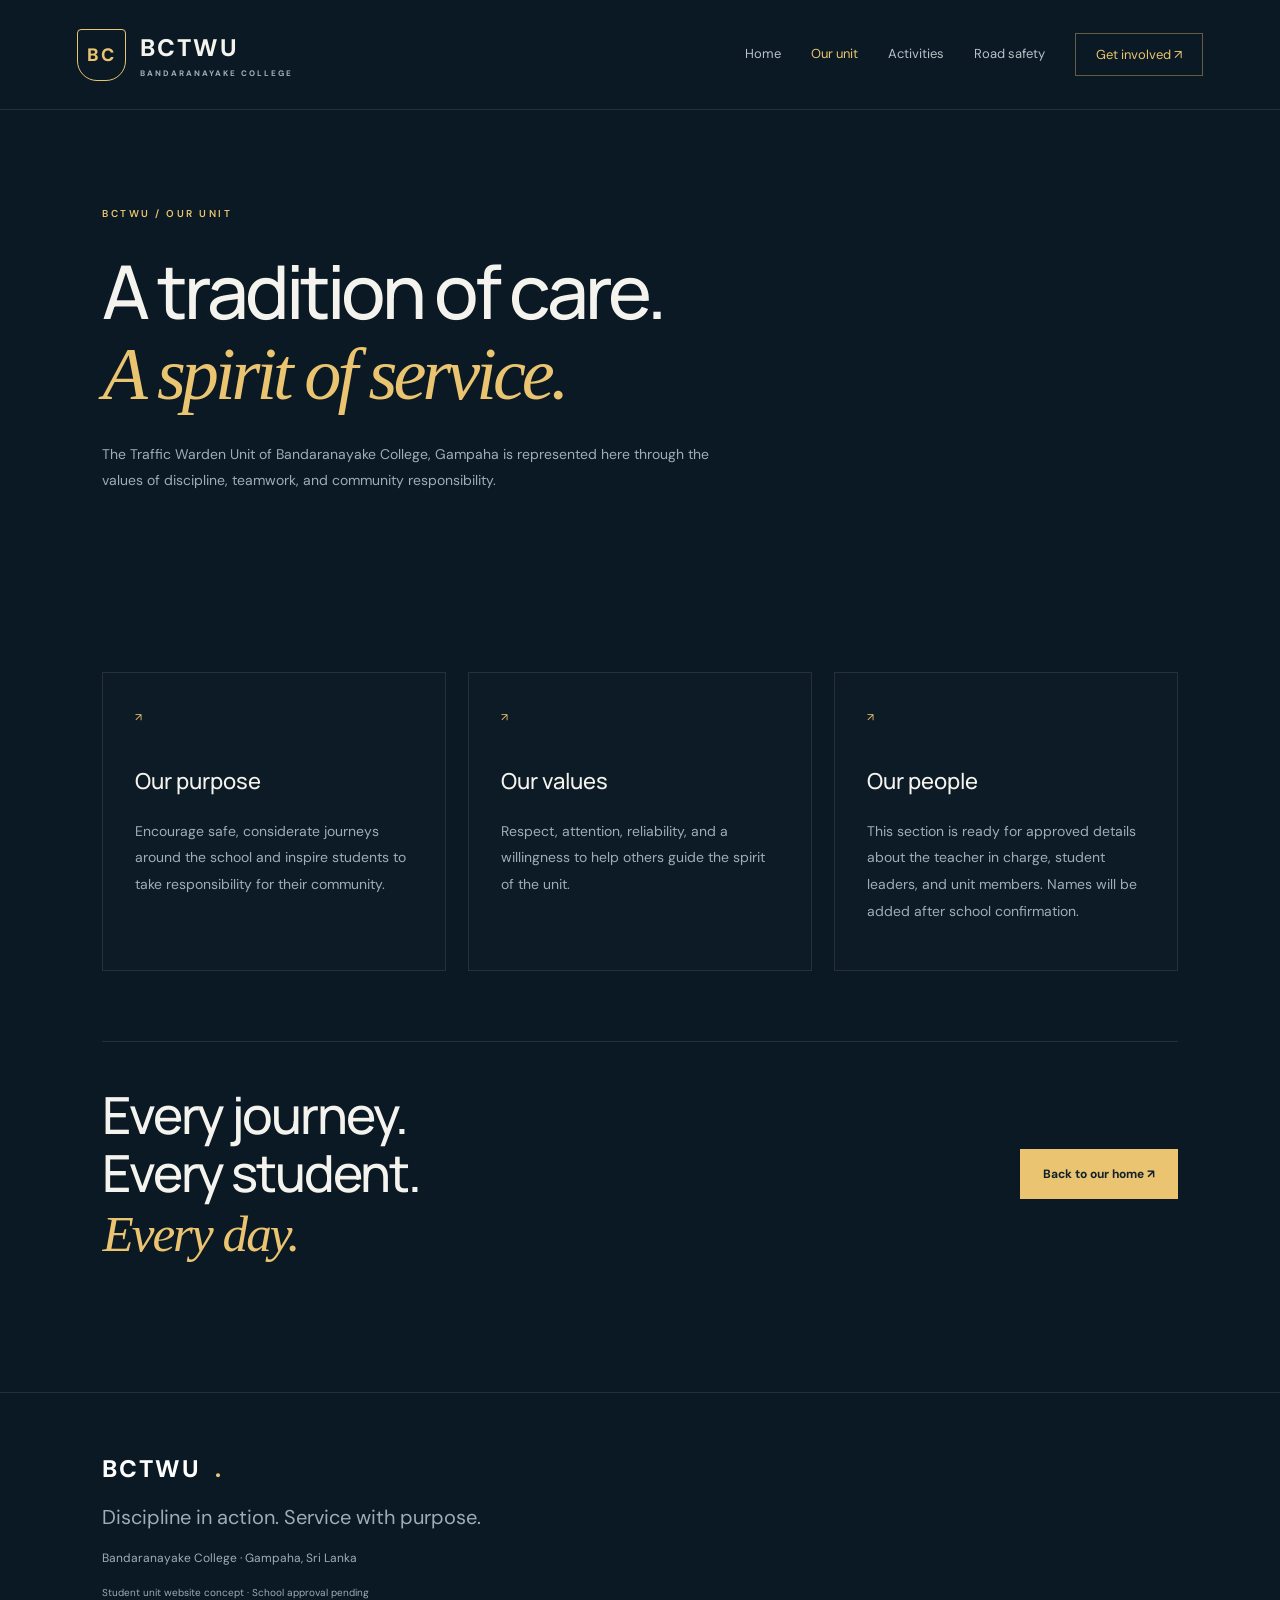
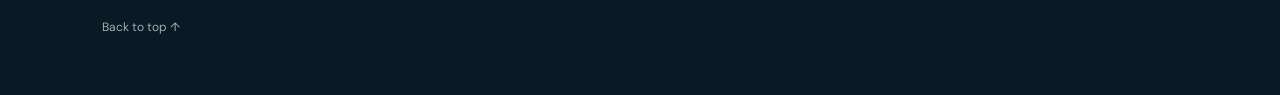
==== about.html @ 152eafbb "Create BCTWU website" ====
<!doctype html><html lang="en"><head><meta charset="UTF-8"><meta name="viewport" content="width=device-width, initial-scale=1"><meta name="description" content="Bandaranayake College Gampaha Traffic Warden Unit — discipline, service and road safety."><title>BCTWU | Bandaranayake College</title><link rel="stylesheet" href="styles.css"><script src="content.js" defer></script><script src="app.js" defer></script></head><body><div class="loader" aria-hidden="true"><span>BCTWU<span class="gold">.</span></span><div></div></div><header><a class="brand" href="index.html"><span class="crest">BC</span><span>BCTWU<small>BANDARANAYAKE COLLEGE</small></span></a><button class="menu" aria-label="Toggle navigation" aria-expanded="false">Menu ☰</button><nav aria-label="Main navigation"><a href="index.html">Home</a><a href="about.html">Our unit</a><a href="activities.html">Activities</a><a href="safety.html">Road safety</a><a href="contact.html">Get involved ↗</a></nav></header><main id="main"><section class="page-head"><p class="eyebrow">BCTWU / OUR UNIT</p><h1>A tradition of care.<br><em>A spirit of service.</em></h1><p class="intro">The Traffic Warden Unit of Bandaranayake College, Gampaha is represented here through the values of discipline, teamwork, and community responsibility.</p></section><section class="section"><div class="cards"><article><span>↗</span><h3>Our purpose</h3><p>Encourage safe, considerate journeys around the school and inspire students to take responsibility for their community.</p></article><article><span>↗</span><h3>Our values</h3><p>Respect, attention, reliability, and a willingness to help others guide the spirit of the unit.</p></article><article><span>↗</span><h3>Our people</h3><p>This section is ready for approved details about the teacher in charge, student leaders, and unit members. Names will be added after school confirmation.</p></article></div><div class="callout"><h2>Every journey.<br>Every student.<br><em>Every day.</em></h2><a class="button" href="index.html">Back to our home ↗</a></div></section></main><footer><a class="brand" href="index.html">BCTWU<span class="gold">.</span></a><p>Discipline in action. Service with purpose.</p><div>Bandaranayake College · Gampaha, Sri Lanka</div><small>Student unit website concept · School approval pending</small><a href="#main">Back to top ↑</a></footer></body></html>
---- styles.css ----
@import url('https://fonts.googleapis.com/css2?family=DM+Sans:wght@400;500;600;700&family=Manrope:wght@400;500;600;700;800&display=swap');
:root{--bg:#0a1923;--gold:#eac471;--muted:#9daeb6;--line:#ffffff19}*{box-sizing:border-box}html{scroll-behavior:smooth}body{margin:0;background:var(--bg);color:#f4f3ed;font-family:'DM Sans',sans-serif}a{color:inherit;text-decoration:none}button{font:inherit}header{height:110px;padding:0 6%;display:flex;align-items:center;justify-content:space-between;border-bottom:1px solid var(--line)}.brand{display:flex;align-items:center;gap:14px;font-size:24px;font-weight:800;letter-spacing:2px}.brand small{display:block;font-size:8px;letter-spacing:2px;margin-top:5px;color:var(--muted)}.crest{border:1px solid var(--gold);border-radius:4px 4px 20px 20px;padding:13px 9px;color:var(--gold);font-size:18px}nav{display:flex;gap:30px;font-size:13px}nav a{padding:12px 0;color:#b7c1c7}nav a:hover,nav a.active{color:var(--gold)}nav a:last-child{border:1px solid #eac47166;padding:12px 20px;color:var(--gold)}.menu{display:none}.hero{position:relative;min-height:690px;display:grid;grid-template-columns:1.1fr 1fr;overflow:hidden}.hero-copy{padding:65px 0 30px 11%;z-index:2}.eyebrow{font-size:10px;letter-spacing:2.5px;color:var(--gold);font-weight:600;line-height:1.8}.eyebrow span{display:inline-block;width:6px;height:6px;border-radius:50%;background:var(--gold);margin-right:10px}h1,h2,h3{font-family:Manrope,sans-serif}h1{font-size:clamp(48px,5.8vw,90px);line-height:1.08;letter-spacing:-4px;font-weight:500;margin:28px 0}em{font-family:Georgia,serif;font-weight:400;color:var(--gold)}.intro{color:var(--muted);line-height:1.8;max-width:420px;font-size:14px}.actions{display:flex;align-items:center;gap:25px;margin-top:32px}.button{display:inline-flex;gap:35px;background:var(--gold);color:#12212a;padding:17px 23px;font-size:12px;font-weight:700;transition:transform .3s}.button:hover{transform:translateY(-4px)}.text-link{font-size:12px}.hero-bottom{display:flex;gap:35px;margin-top:65px;color:var(--muted);font-size:8px;letter-spacing:1.3px}.hero-grid{position:absolute;inset:0;background-image:linear-gradient(#ffffff03 1px,transparent 1px),linear-gradient(90deg,#ffffff03 1px,transparent 1px);background-size:70px 70px}.art{position:relative;overflow:hidden;background:radial-gradient(ellipse at center,#24414b77,transparent 70%)}.orbit{position:absolute;border:1px solid #eac47120;border-radius:50%;width:480px;height:480px;top:90px;left:0}.o2{transform:scale(.8);border-style:dashed;animation:spin 80s linear infinite}.road{position:absolute;top:150px;left:20px;width:430px;height:400px;background:#142b37;border:1px solid #48606a;transform:rotate(-28deg) skew(10deg);box-shadow:30px 40px 0 #07131c,35px 45px 0 #293a43}.road-line{position:absolute;top:0;bottom:0;left:50%;border-left:4px dashed #eac47199}.crossing{position:absolute;top:100px;left:0;right:0;display:flex;gap:13px;padding:20px;background:#142b37}.crossing i{height:110px;flex:1;background:linear-gradient(#e9e6d6,#9caba9);box-shadow:0 5px 0 #718585}.signal{position:absolute;right:80px;top:90px;padding:12px;background:#09121b;border:1px solid #58707a;border-radius:28px;box-shadow:10px 10px 30px #0008;transform:rotate(8deg)}.signal i{display:block;width:33px;height:33px;border-radius:50%;margin:9px;background:#27363c}.signal i:last-child{background:var(--gold);box-shadow:0 0 30px #eac47177}.art-label{position:absolute;top:65px;left:45px;font-size:9px;letter-spacing:3px;color:var(--muted)}.badge{position:absolute;bottom:105px;left:40px;padding:20px 25px;background:#20333a;border:1px solid #52605e;box-shadow:0 20px 50px #0005;animation:float 6s ease-in-out infinite}.badge span{float:left;font-size:40px;color:var(--gold);margin-right:22px}.badge small{display:block;font-size:8px;letter-spacing:2px;color:var(--gold);margin:4px 0 9px}.badge b{font-size:16px;font-weight:500}.coordinate{position:absolute;bottom:38px;right:45px;font-size:8px;letter-spacing:2px;line-height:2;color:var(--muted)}.ticker{overflow:hidden;background:var(--gold);color:#14212a;padding:19px 0;font-size:12px;letter-spacing:5px;white-space:nowrap}.ticker div{width:max-content;animation:marquee 35s linear infinite}.section{padding:85px 8%}.split{display:grid;grid-template-columns:1fr 1fr;gap:70px;align-items:center}h2{font-size:clamp(35px,4vw,58px);line-height:1.15;font-weight:500;letter-spacing:-2px}.split p,.cards p{font-size:14px;color:var(--muted);line-height:1.9}.cards{display:grid;grid-template-columns:repeat(3,1fr);gap:22px;margin-top:40px}.cards article{padding:32px;border:1px solid var(--line);background:#ffffff02;transition:transform .4s,border-color .4s}.cards article:hover{transform:translateY(-7px);border-color:#eac47188}.cards article>span{color:var(--gold);font-size:11px;letter-spacing:1px}.cards h3{font-size:22px;font-weight:500;margin-top:40px}.updates{background:#10232e}.page-head{padding:85px 8% 40px;max-width:1100px}.page-head .intro{max-width:650px}.callout{margin-top:70px;display:flex;justify-content:space-between;align-items:center;border-top:1px solid var(--line)}footer{padding:60px 8%;border-top:1px solid var(--line);display:grid;gap:20px;color:var(--muted);font-size:12px}footer .brand{color:#fff}footer p{font-size:20px;margin:0}footer small{font-size:10px}.gold{color:var(--gold)}.loader{position:fixed;inset:0;z-index:100;background:#0a1923;display:flex;flex-direction:column;align-items:center;justify-content:center;font-size:48px;font-weight:800;letter-spacing:8px;animation:hideLoader .6s 1s forwards;pointer-events:none}.loader div{width:180px;height:2px;background:var(--gold);margin-top:25px;transform-origin:left;animation:load 1s ease}.reveal{opacity:0;transform:translateY(25px);transition:opacity .7s,transform .7s}.reveal.visible{opacity:1;transform:none}@keyframes hideLoader{to{opacity:0;visibility:hidden}}@keyframes load{from{transform:scaleX(0)}to{transform:scaleX(1)}}@keyframes spin{to{transform:scale(.8) rotate(360deg)}}@keyframes float{50%{transform:translateY(-12px)}}@keyframes marquee{to{transform:translateX(-35%)}}@media(max-width:900px){header{height:85px}.menu{display:block;background:none;color:var(--gold);border:1px solid #eac47155;padding:10px}nav{display:none;position:absolute;top:85px;left:0;right:0;background:#10232e;padding:25px;z-index:20;flex-direction:column;gap:10px}nav.open{display:flex}.hero{grid-template-columns:1fr}.hero-copy{padding:45px 7% 20px}h1{letter-spacing:-2px}.art{height:510px;max-width:570px;width:100%;margin:auto}.hero-bottom{margin-top:40px}.split{grid-template-columns:1fr;gap:0}.cards{grid-template-columns:1fr}.section{padding:55px 7%}.actions{flex-wrap:wrap}.callout{align-items:flex-start;flex-direction:column;gap:20px}.page-head{padding:55px 7% 10px}.signal{right:35px}.road{left:10%;width:75%}.hero-bottom{gap:15px;font-size:7px}}@media(prefers-reduced-motion:reduce){html{scroll-behavior:auto}*,*::before,*::after{animation:none!important;transition:none!important}.loader{display:none}.reveal{opacity:1;transform:none}}a:focus-visible,button:focus-visible{outline:2px solid var(--gold);outline-offset:5px}
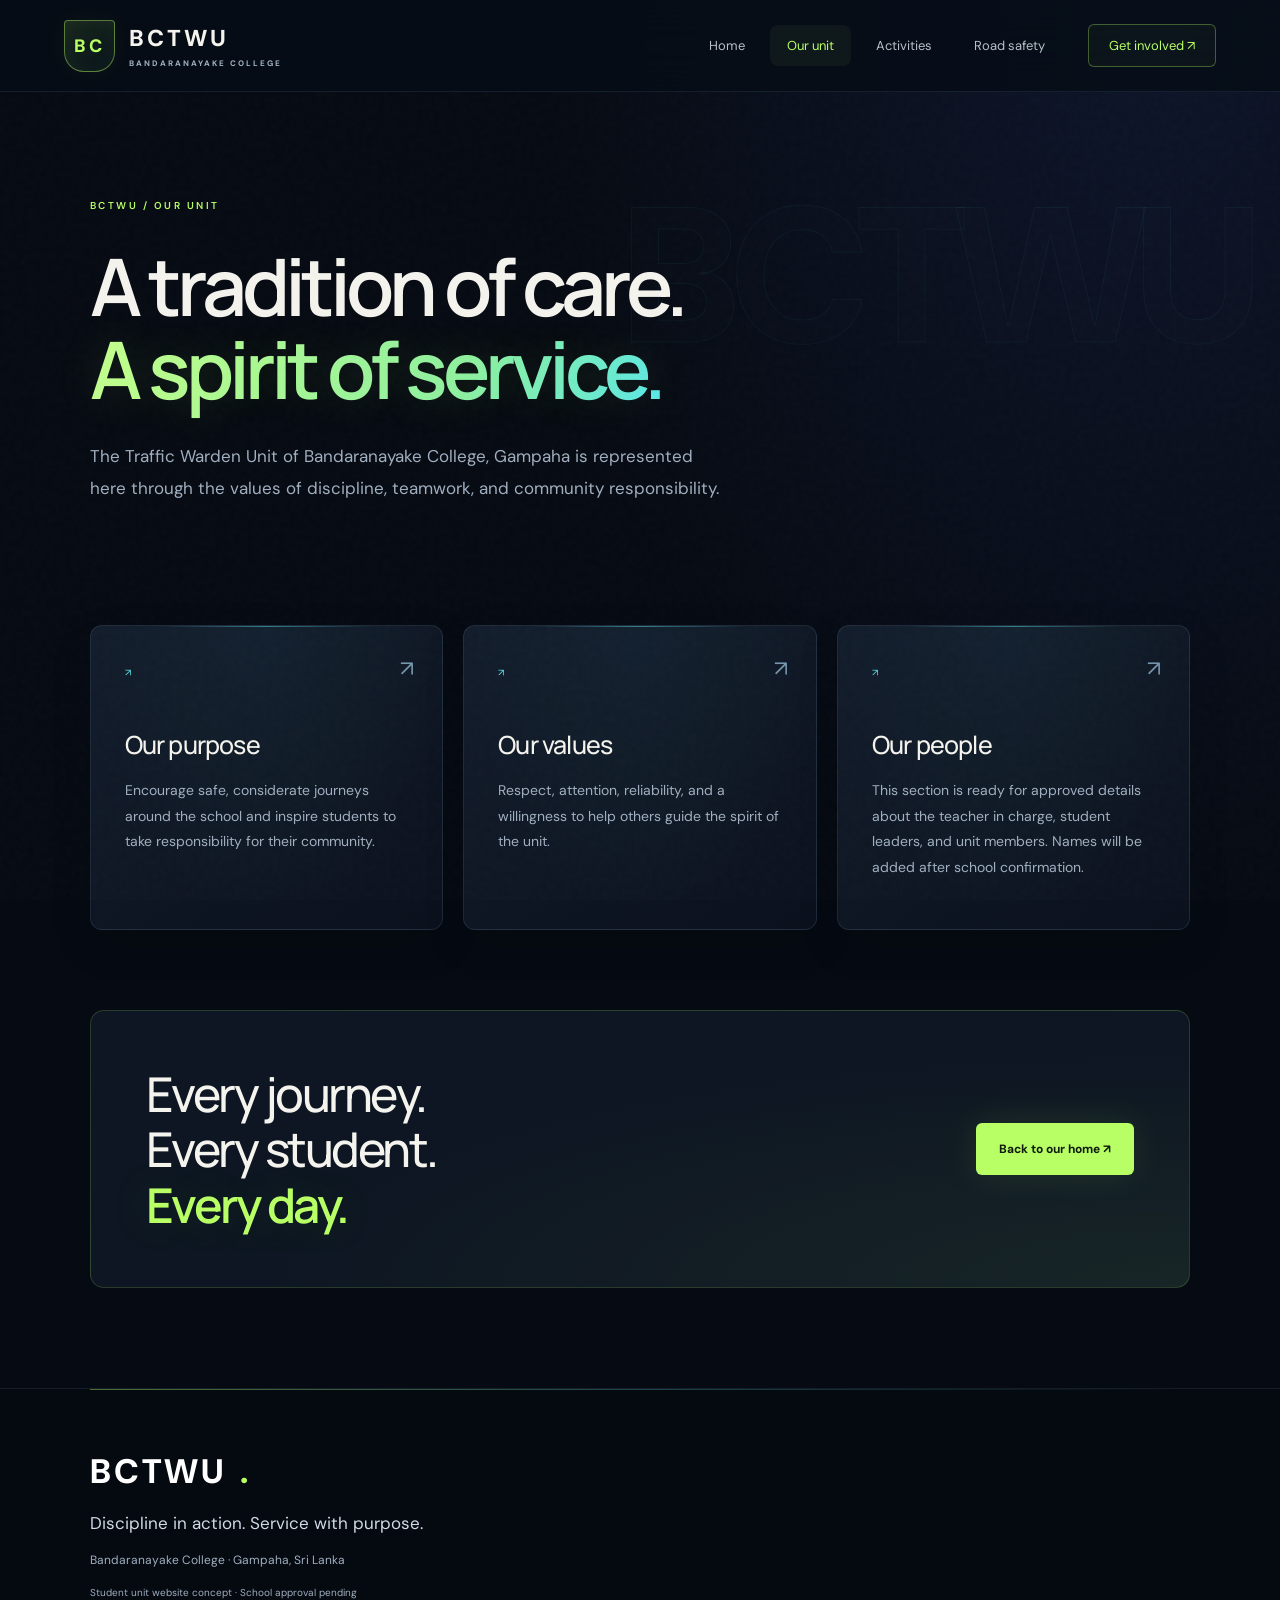
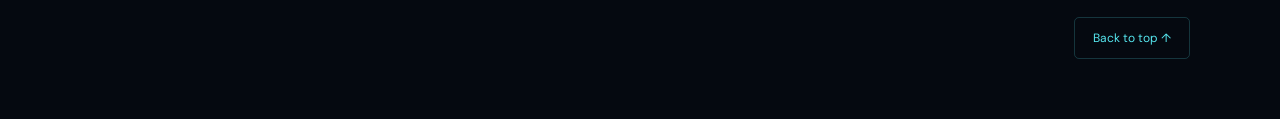
==== commit 704f68a6: "Redesign all pages with responsive neon visual theme" ====
--- a/about.html
+++ b/about.html
@@ -1 +1 @@
-<!doctype html><html lang="en"><head><meta charset="UTF-8"><meta name="viewport" content="width=device-width, initial-scale=1"><meta name="description" content="Bandaranayake College Gampaha Traffic Warden Unit — discipline, service and road safety."><title>BCTWU | Bandaranayake College</title><link rel="stylesheet" href="styles.css"><script src="content.js" defer></script><script src="app.js" defer></script></head><body><div class="loader" aria-hidden="true"><span>BCTWU<span class="gold">.</span></span><div></div></div><header><a class="brand" href="index.html"><span class="crest">BC</span><span>BCTWU<small>BANDARANAYAKE COLLEGE</small></span></a><button class="menu" aria-label="Toggle navigation" aria-expanded="false">Menu ☰</button><nav aria-label="Main navigation"><a href="index.html">Home</a><a href="about.html">Our unit</a><a href="activities.html">Activities</a><a href="safety.html">Road safety</a><a href="contact.html">Get involved ↗</a></nav></header><main id="main"><section class="page-head"><p class="eyebrow">BCTWU / OUR UNIT</p><h1>A tradition of care.<br><em>A spirit of service.</em></h1><p class="intro">The Traffic Warden Unit of Bandaranayake College, Gampaha is represented here through the values of discipline, teamwork, and community responsibility.</p></section><section class="section"><div class="cards"><article><span>↗</span><h3>Our purpose</h3><p>Encourage safe, considerate journeys around the school and inspire students to take responsibility for their community.</p></article><article><span>↗</span><h3>Our values</h3><p>Respect, attention, reliability, and a willingness to help others guide the spirit of the unit.</p></article><article><span>↗</span><h3>Our people</h3><p>This section is ready for approved details about the teacher in charge, student leaders, and unit members. Names will be added after school confirmation.</p></article></div><div class="callout"><h2>Every journey.<br>Every student.<br><em>Every day.</em></h2><a class="button" href="index.html">Back to our home ↗</a></div></section></main><footer><a class="brand" href="index.html">BCTWU<span class="gold">.</span></a><p>Discipline in action. Service with purpose.</p><div>Bandaranayake College · Gampaha, Sri Lanka</div><small>Student unit website concept · School approval pending</small><a href="#main">Back to top ↑</a></footer></body></html>+<!doctype html><html lang="en"><head><meta charset="UTF-8"><meta name="viewport" content="width=device-width, initial-scale=1"><meta name="description" content="Bandaranayake College Gampaha Traffic Warden Unit — discipline, service and road safety."><title>BCTWU | Bandaranayake College</title><link rel="stylesheet" href="styles.css"><link rel="stylesheet" href="neon.css"><script src="content.js" defer></script><script src="app.js" defer></script></head><body><a class="skip-link" href="#main">Skip to content</a><div class="loader" aria-hidden="true"><span>BCTWU<span class="gold">.</span></span><div></div></div><header><a class="brand" href="index.html"><span class="crest">BC</span><span>BCTWU<small>BANDARANAYAKE COLLEGE</small></span></a><button class="menu" aria-label="Toggle navigation" aria-expanded="false">Menu ☰</button><nav aria-label="Main navigation"><a href="index.html">Home</a><a href="about.html">Our unit</a><a href="activities.html">Activities</a><a href="safety.html">Road safety</a><a href="contact.html">Get involved ↗</a></nav></header><main id="main"><section class="page-head"><p class="eyebrow">BCTWU / OUR UNIT</p><h1>A tradition of care.<br><em>A spirit of service.</em></h1><p class="intro">The Traffic Warden Unit of Bandaranayake College, Gampaha is represented here through the values of discipline, teamwork, and community responsibility.</p></section><section class="section"><div class="cards"><article><span>↗</span><h3>Our purpose</h3><p>Encourage safe, considerate journeys around the school and inspire students to take responsibility for their community.</p></article><article><span>↗</span><h3>Our values</h3><p>Respect, attention, reliability, and a willingness to help others guide the spirit of the unit.</p></article><article><span>↗</span><h3>Our people</h3><p>This section is ready for approved details about the teacher in charge, student leaders, and unit members. Names will be added after school confirmation.</p></article></div><div class="callout"><h2>Every journey.<br>Every student.<br><em>Every day.</em></h2><a class="button" href="index.html">Back to our home ↗</a></div></section></main><footer><a class="brand" href="index.html">BCTWU<span class="gold">.</span></a><p>Discipline in action. Service with purpose.</p><div>Bandaranayake College · Gampaha, Sri Lanka</div><small>Student unit website concept · School approval pending</small><a href="#main">Back to top ↑</a></footer></body></html>
--- a/neon.css
+++ b/neon.css
@@ -0,0 +1,14 @@
+/* BCTWU / Midnight signal design system. Edit palette here. */
+:root{--bg:#060a12;--gold:#b8ff65;--muted:#a0afc0;--line:#a2bbd51c;--cyan:#56e7ef;--violet:#9d8bff}
+body{background:radial-gradient(ellipse at 90% 0,#17244c66,transparent 38%),var(--bg);overflow-x:hidden}
+body::before{content:'';position:fixed;inset:0;pointer-events:none;background-image:url("data:image/svg+xml,%3Csvg viewBox='0 0 160 160' xmlns='http://www.w3.org/2000/svg'%3E%3Cfilter id='n'%3E%3CfeTurbulence type='fractalNoise' baseFrequency='.9' numOctaves='3' stitchTiles='stitch'/%3E%3C/filter%3E%3Cpath fill='%23fff' opacity='.025' filter='url(%23n)' d='M0 0h160v160H0z'/%3E%3C/svg%3E");z-index:30}
+header{position:sticky;top:0;z-index:40;height:92px;background:#070d17d9;backdrop-filter:blur(22px);padding:0 5%;border-bottom:1px solid #8cb2e21c;transition:box-shadow .3s}
+header.scrolled{box-shadow:0 10px 40px #0006}.brand{font-size:23px;letter-spacing:3px}.brand small{font-size:8px;letter-spacing:2px}.crest{background:linear-gradient(145deg,#b8ff651c,#56e7ef08);border-color:#b8ff6570;box-shadow:inset 0 0 18px #b8ff650c,0 0 24px #b8ff650b;color:var(--gold)}
+nav{gap:8px;align-items:center}nav a{padding:12px 17px;border-radius:8px;transition:color .2s,background .2s}nav a:hover{background:#ffffff07}nav a.active:not(:last-child){background:#b8ff650c;color:var(--gold)}nav a:last-child{margin-left:18px;border:1px solid #b8ff6550;background:#b8ff6508;color:var(--gold);padding:12px 20px;border-radius:6px}
+.hero{max-width:1600px;margin:auto;min-height:750px;grid-template-columns:1.15fr 1fr}.hero-copy{padding-top:78px;padding-left:9%;padding-bottom:45px}.hero .eyebrow{display:inline-flex;align-items:center;font-size:9px;letter-spacing:2px;border:1px solid #b8ff652d;background:#b8ff6506;border-radius:30px;padding:9px 13px}.eyebrow span{box-shadow:0 0 12px var(--gold)}h1{font-size:clamp(54px,6.2vw,96px);font-weight:600;letter-spacing:-5px;line-height:1.04;margin:30px 0}em{font-family:Manrope,sans-serif;font-style:normal;font-weight:600;color:var(--gold);text-shadow:0 0 45px #b8ff6526}h1 em{background:linear-gradient(115deg,#c7ff8d,#8ef0a3 65%,#56e7ef);background-clip:text;-webkit-background-clip:text;color:transparent}.intro{font-size:15px;line-height:1.9;max-width:430px}.actions{margin-top:35px;gap:24px}.button{position:relative;border-radius:6px;padding:18px 23px;background:var(--gold);box-shadow:0 0 35px #b8ff651b;color:#101a0a;transition:transform .25s,box-shadow .25s}.button:hover{box-shadow:0 0 40px #b8ff653d;transform:translateY(-3px)}.text-link{color:#d0dbe8;border-bottom:1px solid #ffffff2b;padding-bottom:6px}.hero-bottom{padding-top:26px;border-top:1px solid var(--line);margin-top:55px;justify-content:space-between;max-width:480px;line-height:1.8}.hero-grid{background-size:60px 60px;mask-image:linear-gradient(90deg,transparent,#000)}
+.art{overflow:visible;background:radial-gradient(ellipse at 45% 50%,#56e7ef0c,transparent 65%);margin-top:20px}.art::before{content:'01';position:absolute;right:10%;top:37px;font-size:100px;line-height:1;font-weight:800;color:#ffffff03;-webkit-text-stroke:1px #ffffff0e;letter-spacing:-5px}.art::after{content:'THE NEXT GENERATION OF RESPONSIBILITY';position:absolute;right:30px;top:180px;writing-mode:vertical-rl;color:#62768b;font-size:8px;letter-spacing:3px}.art-label{color:var(--cyan);top:85px;left:30px;font-size:8px;letter-spacing:3px}.orbit{border-color:#56e7ef1b;width:440px;height:440px;top:155px;left:0;box-shadow:0 0 60px #56e7ef04,inset 0 0 60px #56e7ef04}.o2{border-color:#b8ff6530}.road{top:210px;left:20px;width:390px;height:330px;background:linear-gradient(130deg,#152431,#0b1623);border-color:#56e7ef60;box-shadow:16px 20px 0 #0b1420,17px 21px 0 #56e7ef50,30px 40px 50px #0009,0 0 70px #56e7ef08;border-radius:12px}.road-line{border-color:#b8ff6577}.crossing{top:95px;background:#10202c;border-top:1px solid #56e7ef1c;border-bottom:1px solid #56e7ef1c;gap:12px}.crossing i{height:90px;background:linear-gradient(#c5e8dc,#718f91);box-shadow:0 4px 0 #47616c}.signal{top:130px;right:80px;border-color:#56e7ef55;background:linear-gradient(145deg,#172432,#070c15);box-shadow:12px 18px 35px #000a,0 0 35px #56e7ef0c}.signal i:first-child{background:#ff6c7329}.signal i:nth-child(2){background:#e9c77122}.signal i:last-child{background:var(--gold);box-shadow:0 0 20px #b8ff6588,inset 0 0 10px #fff8}.badge{bottom:105px;left:30px;background:linear-gradient(120deg,#172332ee,#101b26ee);backdrop-filter:blur(20px);border-color:#56e7ef44;border-radius:10px;box-shadow:0 22px 50px #0007,0 0 30px #56e7ef08;padding:23px 28px}.badge span{color:var(--cyan)}.badge small{color:var(--cyan);letter-spacing:2px}.badge b{font-size:18px}.coordinate{right:55px;bottom:35px;color:#6e839a}.ticker{background:#101b16;border-top:1px solid #b8ff6533;border-bottom:1px solid #b8ff6533;color:#b8ff65;padding:20px 0;font-size:10px;letter-spacing:5px}
+.section{max-width:1440px;margin:auto;padding:100px 7%}.section>.eyebrow{color:var(--cyan);font-size:10px;letter-spacing:3px}h2{font-size:clamp(36px,4.3vw,64px);font-weight:500;letter-spacing:-2.5px}.split{gap:100px}.split>p{font-size:16px}.cards{gap:20px;margin-top:48px}.cards article{position:relative;overflow:hidden;border-radius:12px;padding:34px;background:radial-gradient(ellipse at var(--mouse-x,50%) var(--mouse-y,0%),#56e7ef09,transparent 70%),linear-gradient(145deg,#121c2b,#0b111d);border:1px solid #98bbdf20;box-shadow:0 15px 40px #0002;transition:transform .3s,border-color .3s,box-shadow .3s;min-height:270px}.cards article::before{content:'';position:absolute;top:0;left:20%;right:20%;height:1px;background:linear-gradient(90deg,transparent,#56e7ef77,transparent)}.cards article::after{content:'↗';position:absolute;top:28px;right:28px;color:#7596ad;font-size:22px;transition:color .3s,transform .3s}.cards article:hover{border-color:#56e7ef66;box-shadow:0 20px 45px #0004,0 0 28px #56e7ef0b;transform:translateY(-6px)}.cards article:hover::after{color:var(--gold);transform:translate(2px,-2px)}.cards article>span{display:inline-block;max-width:85%;font-size:10px;color:var(--cyan);letter-spacing:2px}.cards h3{font-size:25px;letter-spacing:-.8px;margin:46px 0 16px}.cards p{line-height:1.85;font-size:14px}.updates{max-width:none;background:linear-gradient(145deg,#101a2b,#080e19);border-block:1px solid var(--line)}.updates>h2{margin-top:24px}.page-head{max-width:1250px;padding:95px 7% 40px;position:relative}.page-head::after{content:'BCTWU';position:absolute;right:0;top:60px;z-index:-1;font-size:clamp(70px,15vw,200px);font-weight:800;letter-spacing:-10px;color:#ffffff02;-webkit-text-stroke:1px #56e7ef0e}.page-head h1{font-size:clamp(48px,6.2vw,88px)}.page-head .intro{font-size:17px;max-width:640px}.page-head+.section{padding-top:15px}.callout{padding:55px;margin-top:80px;border:1px solid #b8ff652a;border-radius:14px;background:radial-gradient(ellipse at 100% 100%,#b8ff6511,transparent 60%),#0d1622}.callout h2{margin:0;font-size:48px}.callout .button{flex-shrink:0}footer{background:#050910;padding:60px 7%;position:relative;gap:18px}footer::before{content:'';position:absolute;top:0;left:7%;right:7%;height:1px;background:linear-gradient(90deg,#b8ff6566,#56e7ef44,transparent)}footer .brand{font-size:34px}footer p{color:#d2dae6;font-size:17px}footer>a:last-child{color:var(--cyan);justify-self:end;border:1px solid #56e7ef33;border-radius:5px;padding:12px 18px}.loader{background:#060a12}.loader>span{text-shadow:0 0 45px #56e7ef44}.loader div{box-shadow:0 0 25px #b8ff6577}.skip-link{position:fixed;top:-100px;left:20px;z-index:200;background:var(--gold);color:#101a0a;padding:14px;border-radius:6px}.skip-link:focus{top:15px}
+@media(min-width:1600px){.hero-copy{padding-left:7%}}
+@media(max-width:1100px){nav a{padding:10px;font-size:12px}nav a:last-child{margin-left:0}.road{width:330px;left:0}.signal{right:40px}.orbit{width:360px;height:360px;top:180px}.hero h1{font-size:70px}.hero-copy{padding-left:8%}.hero-bottom{font-size:7px}.split{gap:40px}}
+@media(max-width:900px){header{height:82px}.menu{border-radius:6px;color:var(--gold);background:#b8ff6508;border-color:#b8ff6533}nav{top:82px;background:#0b1320f7;backdrop-filter:blur(20px);padding:20px 6%;align-items:stretch;border-bottom:1px solid #56e7ef33}nav a{padding:14px}nav a:last-child{margin-top:10px}.hero{min-height:0;grid-template-columns:1fr}.hero-copy{padding:50px 7% 15px}.hero h1{font-size:clamp(54px,10vw,85px);letter-spacing:-3px}.hero .eyebrow{font-size:8px;letter-spacing:1.3px}.hero-bottom{max-width:none;margin-top:38px}.art{height:560px;margin-top:0;max-width:500px;overflow:hidden}.art-label{top:30px}.road{top:150px;left:15%;width:70%;height:290px}.orbit{top:90px;left:12%;width:360px;height:360px}.signal{top:65px;right:17%}.badge{bottom:55px;left:12%}.coordinate{bottom:12px;right:30px;font-size:7px}.art::after{top:130px;right:20px}.art::before{top:0}.section{padding:65px 7%}.split{gap:0}.cards{margin-top:30px;grid-template-columns:1fr}.cards article{min-height:230px}.cards h3{margin-top:30px}.page-head{padding:60px 7% 30px}.page-head h1{font-size:clamp(45px,8vw,70px);letter-spacing:-2px}.page-head .intro{font-size:15px}.callout{padding:32px;gap:30px;margin-top:50px}.callout h2{font-size:40px}footer>a:last-child{justify-self:start}.actions{gap:20px}.text-link{font-size:11px}}
+@media(prefers-reduced-motion:reduce){.cards article:hover,.button:hover{transform:none}}
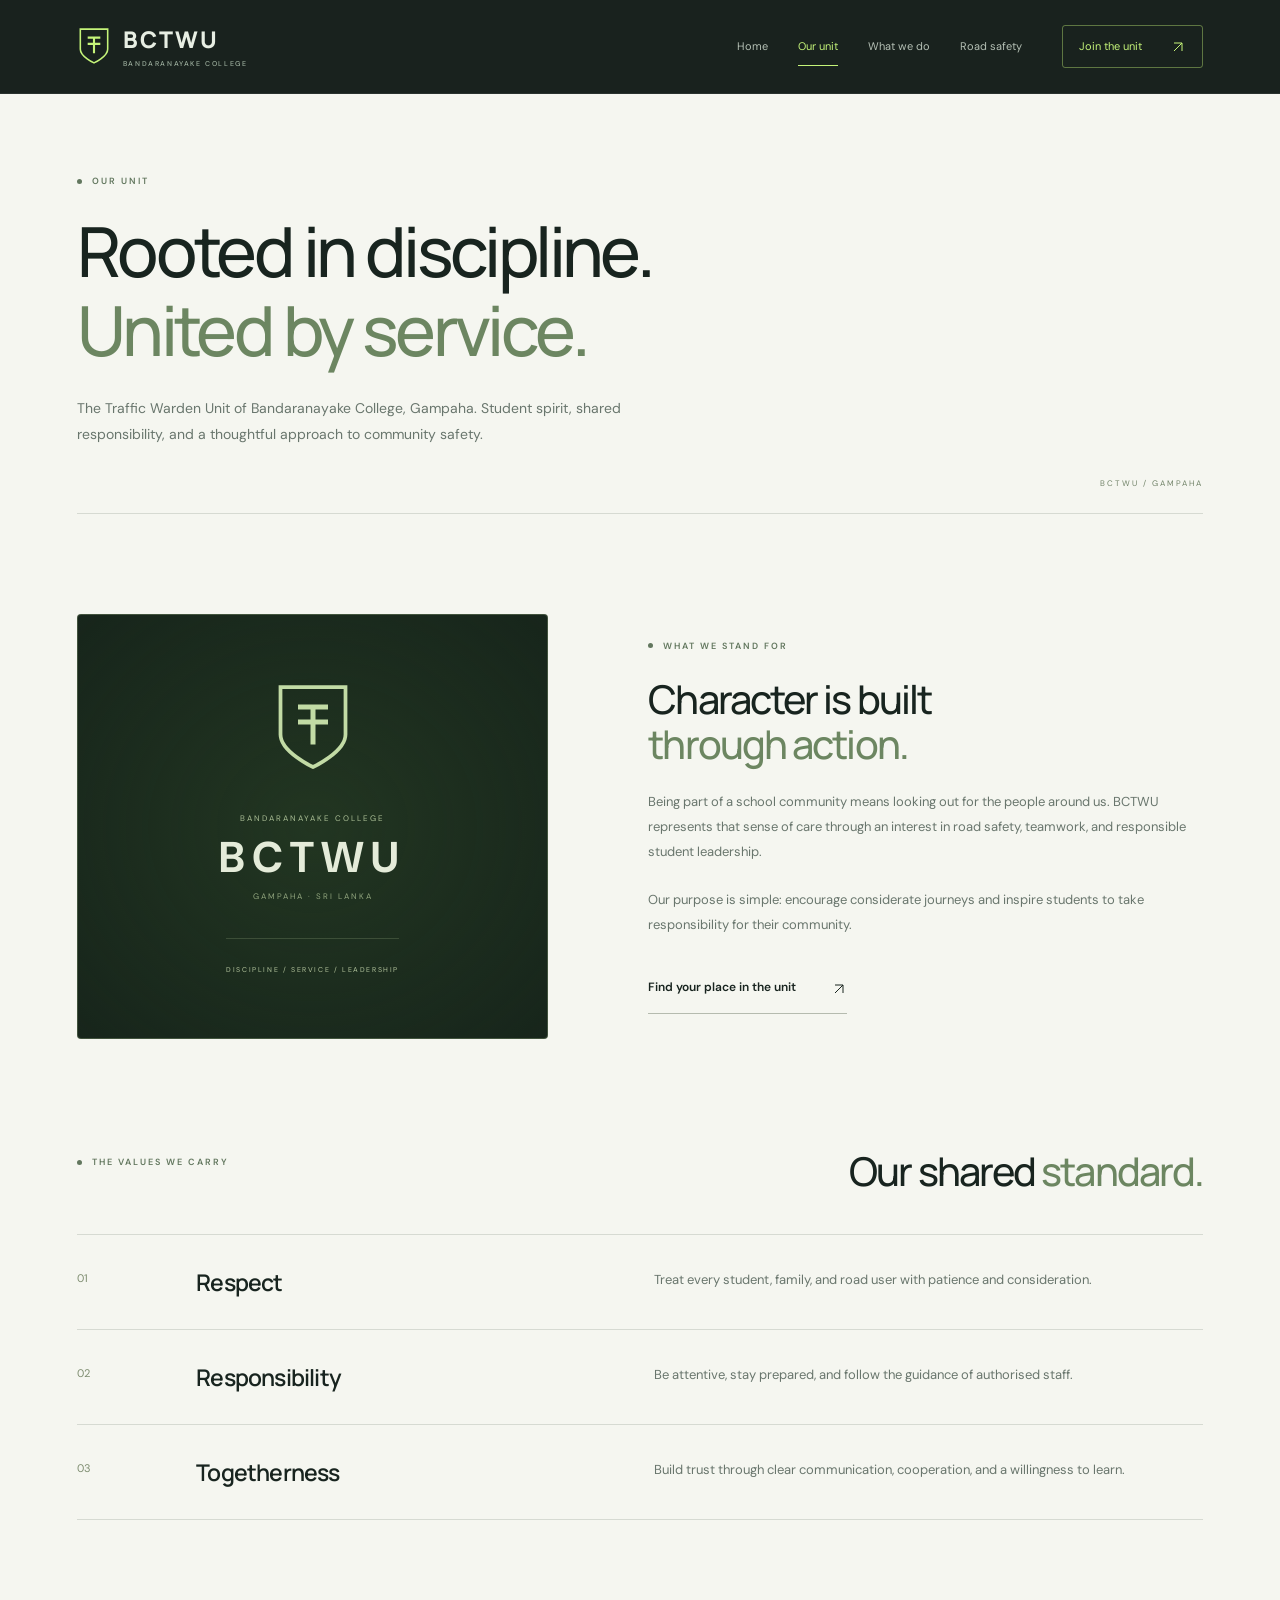
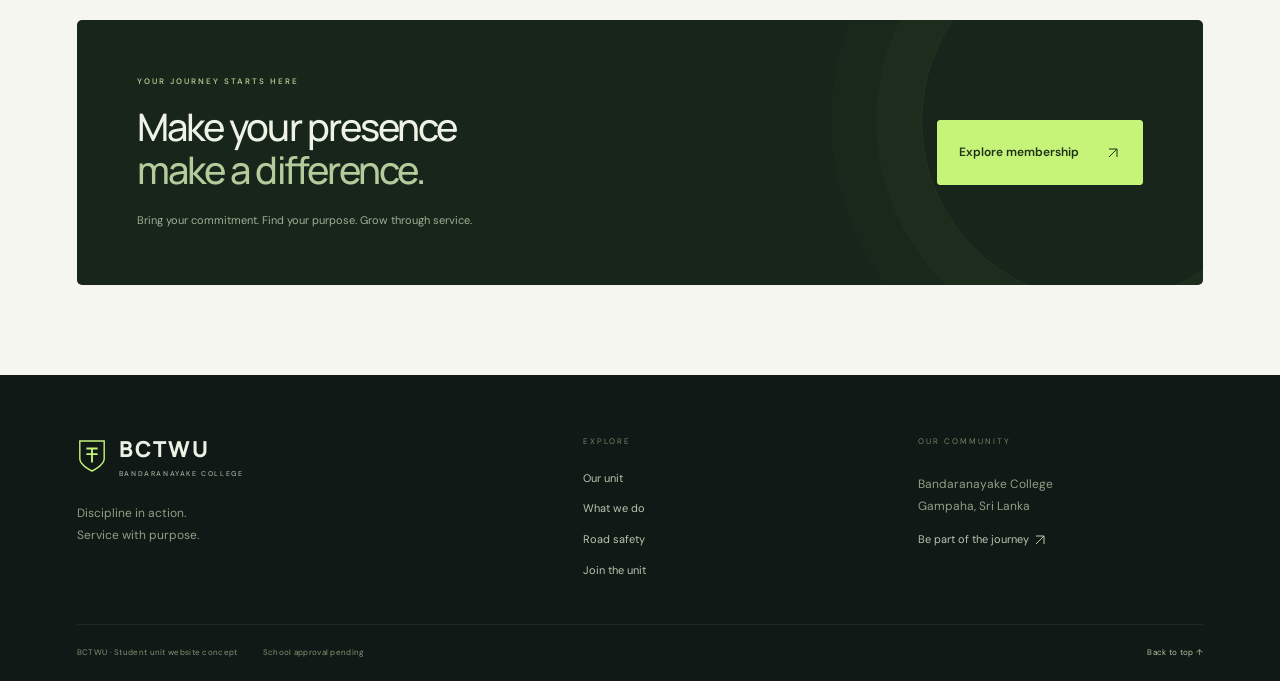
==== commit 425895d2: "Refine BCTWU into a professional multi-page editorial design" ====
--- a/about.html
+++ b/about.html
@@ -1 +1,20 @@
-<!doctype html><html lang="en"><head><meta charset="UTF-8"><meta name="viewport" content="width=device-width, initial-scale=1"><meta name="description" content="Bandaranayake College Gampaha Traffic Warden Unit — discipline, service and road safety."><title>BCTWU | Bandaranayake College</title><link rel="stylesheet" href="styles.css"><link rel="stylesheet" href="neon.css"><script src="content.js" defer></script><script src="app.js" defer></script></head><body><a class="skip-link" href="#main">Skip to content</a><div class="loader" aria-hidden="true"><span>BCTWU<span class="gold">.</span></span><div></div></div><header><a class="brand" href="index.html"><span class="crest">BC</span><span>BCTWU<small>BANDARANAYAKE COLLEGE</small></span></a><button class="menu" aria-label="Toggle navigation" aria-expanded="false">Menu ☰</button><nav aria-label="Main navigation"><a href="index.html">Home</a><a href="about.html">Our unit</a><a href="activities.html">Activities</a><a href="safety.html">Road safety</a><a href="contact.html">Get involved ↗</a></nav></header><main id="main"><section class="page-head"><p class="eyebrow">BCTWU / OUR UNIT</p><h1>A tradition of care.<br><em>A spirit of service.</em></h1><p class="intro">The Traffic Warden Unit of Bandaranayake College, Gampaha is represented here through the values of discipline, teamwork, and community responsibility.</p></section><section class="section"><div class="cards"><article><span>↗</span><h3>Our purpose</h3><p>Encourage safe, considerate journeys around the school and inspire students to take responsibility for their community.</p></article><article><span>↗</span><h3>Our values</h3><p>Respect, attention, reliability, and a willingness to help others guide the spirit of the unit.</p></article><article><span>↗</span><h3>Our people</h3><p>This section is ready for approved details about the teacher in charge, student leaders, and unit members. Names will be added after school confirmation.</p></article></div><div class="callout"><h2>Every journey.<br>Every student.<br><em>Every day.</em></h2><a class="button" href="index.html">Back to our home ↗</a></div></section></main><footer><a class="brand" href="index.html">BCTWU<span class="gold">.</span></a><p>Discipline in action. Service with purpose.</p><div>Bandaranayake College · Gampaha, Sri Lanka</div><small>Student unit website concept · School approval pending</small><a href="#main">Back to top ↑</a></footer></body></html>+<!doctype html>
+<html lang="en">
+<head>
+  <meta charset="UTF-8">
+  <meta name="viewport" content="width=device-width, initial-scale=1">
+  <meta name="theme-color" content="#101915">
+  <meta name="description" content="Bandaranayake College Gampaha Traffic Warden Unit. Discipline, service, leadership, and safer journeys for our school community.">
+  <title>Our unit — BCTWU · Bandaranayake College</title>
+  <link rel="stylesheet" href="professional.css">
+  <script src="content.js" defer></script>
+  <script src="app.js" defer></script>
+</head>
+<body class="site-about">
+  <a class="skip-link" href="#main">Skip to content</a>
+  <div class="loader" aria-hidden="true"><span>BCTWU<em>.</em></span><small>DISCIPLINE IN ACTION</small><i></i></div>
+  <header><div class="header-inner wrap"><a class="brand" href="index.html" aria-label="BCTWU home"><span class="brand-mark"><svg viewBox="0 0 32 38" fill="none" aria-hidden="true"><path d="M3 3h26v19c0 7-13 13-13 13S3 29 3 22V3Z" stroke="currentColor" stroke-width="1.5"/><path d="M10 11h12M10 17h12M16 11v15" stroke="currentColor" stroke-width="2"/></svg></span><span>BCTWU<span class="brand-caption">BANDARANAYAKE COLLEGE</span></span></a><button class="menu" aria-label="Toggle navigation" aria-controls="main-nav" aria-expanded="false">Menu <span>☰</span></button><nav id="main-nav" aria-label="Main navigation"><a href="index.html" >Home</a><a href="about.html" aria-current="page">Our unit</a><a href="activities.html" >What we do</a><a href="safety.html" >Road safety</a><a href="contact.html" >Join the unit <span><svg class="arrow-icon" viewBox="0 0 24 24" fill="none" aria-hidden="true"><path d="M6 18 18 6M6 6h12v12" stroke="currentColor" stroke-width="1.5"/></svg></span></a></nav></div></header>
+  <main id="main"><section class="page-hero wrap"><p class="eyebrow"><span></span>OUR UNIT</p><h1>Rooted in discipline.<br><em>United by service.</em></h1><p>The Traffic Warden Unit of Bandaranayake College, Gampaha. Student spirit, shared responsibility, and a thoughtful approach to community safety.</p><div class="page-index" aria-hidden="true">BCTWU / GAMPAHA</div></section><section class="about-layout wrap section"><div class="identity-panel reveal"><div class="identity-emblem"><svg viewBox="0 0 32 38" fill="none" aria-hidden="true"><path d="M3 3h26v19c0 7-13 13-13 13S3 29 3 22V3Z" stroke="currentColor" stroke-width="1.5"/><path d="M10 11h12M10 17h12M16 11v15" stroke="currentColor" stroke-width="2"/></svg></div><p>BANDARANAYAKE COLLEGE</p><strong>BCTWU</strong><span>GAMPAHA · SRI LANKA</span><div>DISCIPLINE / SERVICE / LEADERSHIP</div></div><div class="editorial reveal"><p class="eyebrow"><span></span>WHAT WE STAND FOR</p><h2>Character is built<br><em>through action.</em></h2><p>Being part of a school community means looking out for the people around us. BCTWU represents that sense of care through an interest in road safety, teamwork, and responsible student leadership.</p><p>Our purpose is simple: encourage considerate journeys and inspire students to take responsibility for their community.</p><a class="inline-link" href="contact.html">Find your place in the unit <span><svg class="arrow-icon" viewBox="0 0 24 24" fill="none" aria-hidden="true"><path d="M6 18 18 6M6 6h12v12" stroke="currentColor" stroke-width="1.5"/></svg></span></a></div></section><section class="section wrap"><div class="section-heading"><p class="eyebrow"><span></span>THE VALUES WE CARRY</p><h2>Our shared <em>standard.</em></h2></div><div class="editorial-rows"><article class="editorial-row reveal"><span>01</span><h3>Respect</h3><p>Treat every student, family, and road user with patience and consideration.</p></article><article class="editorial-row reveal"><span>02</span><h3>Responsibility</h3><p>Be attentive, stay prepared, and follow the guidance of authorised staff.</p></article><article class="editorial-row reveal"><span>03</span><h3>Togetherness</h3><p>Build trust through clear communication, cooperation, and a willingness to learn.</p></article></div></section><section class="join-panel wrap reveal"><div><p class="eyebrow">YOUR JOURNEY STARTS HERE</p><h2>Make your presence<br><em>make a difference.</em></h2><p>Bring your commitment. Find your purpose. Grow through service.</p></div><a class="button " href="contact.html">Explore membership<span aria-hidden="true"><svg class="arrow-icon" viewBox="0 0 24 24" fill="none" aria-hidden="true"><path d="M6 18 18 6M6 6h12v12" stroke="currentColor" stroke-width="1.5"/></svg></span></a></section></main>
+  <footer><div class="wrap footer-main"><div><a class="brand" href="index.html"><span class="brand-mark"><svg viewBox="0 0 32 38" fill="none" aria-hidden="true"><path d="M3 3h26v19c0 7-13 13-13 13S3 29 3 22V3Z" stroke="currentColor" stroke-width="1.5"/><path d="M10 11h12M10 17h12M16 11v15" stroke="currentColor" stroke-width="2"/></svg></span><span>BCTWU<span class="brand-caption">BANDARANAYAKE COLLEGE</span></span></a><p>Discipline in action.<br>Service with purpose.</p></div><div><span class="footer-label">EXPLORE</span><a href="about.html">Our unit</a><a href="activities.html">What we do</a><a href="safety.html">Road safety</a><a href="contact.html">Join the unit</a></div><div><span class="footer-label">OUR COMMUNITY</span><p>Bandaranayake College<br>Gampaha, Sri Lanka</p><a href="contact.html">Be part of the journey <svg class="arrow-icon" viewBox="0 0 24 24" fill="none" aria-hidden="true"><path d="M6 18 18 6M6 6h12v12" stroke="currentColor" stroke-width="1.5"/></svg></a></div></div><div class="wrap footer-bottom"><span>BCTWU · Student unit website concept</span><span>School approval pending</span><a href="#main">Back to top ↑</a></div></footer>
+</body>
+</html>
--- a/professional.css
+++ b/professional.css
@@ -0,0 +1,16 @@
+@import url('https://fonts.googleapis.com/css2?family=DM+Sans:wght@400;500;600;700&family=Manrope:wght@400;500;600;700;800&display=swap');
+/* Shared palette: change these variables to customise every page. */
+:root{--ink:#18241f;--paper:#f5f6f0;--dark:#101915;--accent:#c5f479;--muted:#69766d;--line:#243e2926;--font:'DM Sans',Arial,sans-serif;--heading:'Manrope',Arial,sans-serif}
+*{box-sizing:border-box}html{scroll-behavior:smooth;scroll-padding-top:105px}body{margin:0;background:var(--paper);color:var(--ink);font:15px/1.7 var(--font);-webkit-font-smoothing:antialiased}a{color:inherit;text-decoration:none}button{font:inherit}svg{display:block;width:100%;height:100%}h1,h2,h3,p{margin:0}h1,h2,h3{font-family:var(--heading);line-height:1.13}h1{font-weight:500;font-size:clamp(44px,4.9vw,73px);letter-spacing:-3.6px}h2{font-size:clamp(32px,3.1vw,46px);font-weight:500;letter-spacing:-1.9px}h3{font-size:23px;font-weight:600;letter-spacing:-.8px}em{font-style:normal;color:#6c8661}p{color:var(--muted)}.wrap{width:88%;max-width:1280px;margin-inline:auto}.section{padding-block:100px}.eyebrow{display:flex;align-items:center;gap:10px;font-size:9px;font-weight:600;letter-spacing:2px;line-height:1.6;color:#62775e;margin-bottom:24px}.eyebrow>span{width:5px;height:5px;flex-shrink:0;background:currentColor;border-radius:50%}.button{display:inline-flex;align-items:center;justify-content:space-between;gap:26px;padding:16px 21px;border:1px solid var(--accent);background:var(--accent);color:#1d3018;font-size:12px;font-weight:600;border-radius:3px;transition:background .25s,box-shadow .25s,transform .25s}.button:hover{background:#d9ff9e;box-shadow:0 5px 30px #c5f47926;transform:translateY(-2px)}.button span{font-size:18px}.button.secondary{background:transparent;color:#e5eae1;border-color:#ffffff30}.button.secondary:hover{background:#ffffff09}.inline-link{display:inline-flex;gap:35px;align-items:center;font-size:12px;font-weight:600;border-bottom:1px solid #35472f55;padding:10px 0}.inline-link span{font-size:18px}.inline-link:hover{color:#64803d}.skip-link{position:fixed;left:20px;top:-100px;background:var(--accent);color:var(--ink);padding:12px 20px;z-index:100}.skip-link:focus{top:15px}:focus-visible{outline:2px solid #80ae42;outline-offset:5px}
+header{background:#101915f5;color:#e7eee3;border-bottom:1px solid #ffffff13;position:sticky;top:0;z-index:50;backdrop-filter:blur(20px)}.header-inner{height:93px;display:flex;justify-content:space-between;align-items:center}.brand{display:flex;gap:12px;align-items:center;font-family:var(--heading);font-size:23px;font-weight:800;letter-spacing:2px;line-height:1.3}.brand-mark{width:34px;height:40px;color:var(--accent)}.brand-caption{display:block;font-family:var(--font);font-size:7px;font-weight:500;letter-spacing:1.6px;margin-top:5px;color:#9cae9d}nav{display:flex;gap:30px;align-items:center;font-size:11px}nav a{color:#b5c0b5;padding-block:10px;transition:color .2s}nav a:hover,nav a[aria-current]{color:var(--accent)}nav a[aria-current]:not(:last-child){border-bottom:1px solid var(--accent)}nav a:last-child{color:var(--accent);border:1px solid #c5f47966;padding:11px 16px;border-radius:3px;margin-left:10px}nav a:last-child span{margin-left:25px}.menu{display:none}header.scrolled{box-shadow:0 10px 25px #0002}
+.hero{display:grid;grid-template-columns:1.05fr 1fr;gap:50px;align-items:center;padding-block:74px 76px;position:relative;color:#edf1e8;isolation:isolate}.hero::before{content:'';position:absolute;z-index:-1;background:radial-gradient(ellipse at 85% 40%,#263e2440,transparent 70%),var(--dark);inset:0 calc((100vw - 100%)/-2)}.hero .eyebrow{color:#bdd39d;font-size:8px;letter-spacing:1.8px;margin-bottom:29px}.hero h1{line-height:1.12}.hero h1 em{color:var(--accent)}.hero-description{font-size:13px;line-height:1.9;max-width:400px;color:#aab6a8;margin-top:26px}.hero-actions{display:flex;gap:12px;flex-wrap:wrap;margin-top:30px}.hero-note{display:flex;align-items:center;gap:12px;color:#82917d;font-size:8px;letter-spacing:1.7px;margin-top:46px}.note-line{width:30px;height:1px;background:#b3cc9866}.road-scene{position:relative;height:490px;border:1px solid #a8c38a26;background:radial-gradient(ellipse at 65% 45%,#37543133,transparent 70%),#152019;border-radius:5px;overflow:hidden;box-shadow:0 30px 60px #0002}.scene-grid{position:absolute;inset:0;background-image:linear-gradient(#b7d19e07 1px,transparent 1px),linear-gradient(90deg,#b7d19e07 1px,transparent 1px);background-size:35px 35px}.scene-ring{position:absolute;width:370px;height:370px;left:50%;top:50%;transform:translate(-50%,-50%);border:1px solid #c5f47919;border-radius:50%}.scene-ring::before{content:'';position:absolute;inset:30px;border:1px dashed #c5f47920;border-radius:50%;animation:orbit 90s linear infinite}.scene-road{position:absolute;width:280px;height:310px;left:50%;top:48%;transform:translate(-50%,-50%) rotate(-27deg) skew(8deg);background:linear-gradient(110deg,#25392b,#1e2a23);border:1px solid #9bb99366;box-shadow:0 12px 0 #121e17,0 13px 0 #5f785b88,20px 40px 35px #0005;border-radius:5px}.lane{position:absolute;left:50%;height:60px;border-left:2px dashed #c5f47999}.lane-one{top:0}.lane-two{bottom:0}.zebra{display:flex;gap:10px;position:absolute;left:12px;right:12px;top:90px}.zebra i{flex:1;height:90px;background:linear-gradient(#d5e5c1,#a3ba92);box-shadow:0 3px 0 #68815f}.road-word{position:absolute;bottom:24px;left:14px;font-size:8px;letter-spacing:3px;color:#bed1b0;writing-mode:vertical-rl}.signal-box{position:absolute;top:77px;right:65px;padding:8px;background:#16221a;border:1px solid #78916a66;border-radius:22px;transform:rotate(8deg);box-shadow:8px 12px 20px #0007}.signal-box i{display:block;width:23px;height:23px;border-radius:50%;margin:6px;background:#3b4030}.signal-box i:first-child{background:#76483966}.signal-box i:last-child{background:var(--accent);box-shadow:0 0 25px #c5f47966}.scene-top{position:absolute;top:22px;left:24px;right:24px;display:flex;align-items:center;gap:7px;color:#b8c9ac;font-size:7px;letter-spacing:1.5px}.scene-top>span:last-child{margin-left:auto;color:#82947a}.live-dot{height:5px;width:5px;border-radius:50%;background:var(--accent);box-shadow:0 0 10px #c5f47955}.scene-caption{position:absolute;bottom:48px;left:24px;right:24px;padding:18px;display:flex;gap:14px;align-items:center;border:1px solid #afc79833;background:#1d2b21ed;border-radius:4px;box-shadow:0 15px 30px #0003;animation:float 7s ease-in-out infinite}.mini-shield{width:26px;height:32px;color:var(--accent)}.scene-caption small{display:block;font-size:6px;letter-spacing:1.5px;color:#a2b792;margin-bottom:4px}.scene-caption strong{display:block;font-weight:500;font-size:16px;letter-spacing:-.3px}.caption-arrow{margin-left:auto;font-size:23px;color:var(--accent)}.scene-coordinate{position:absolute;left:24px;right:24px;bottom:17px;display:flex;justify-content:space-between;font-size:6px;letter-spacing:1.4px;color:#819579}.values-strip{border-bottom:1px solid var(--line);background:#e9eddf}.values-strip>.wrap{display:flex;align-items:center;justify-content:space-between;gap:20px;padding-block:21px}.values-strip span{font-size:8px;letter-spacing:1.5px;color:#75806b}.values-strip p{font-size:13px;color:#36462e;display:flex;gap:34px;align-items:center;font-weight:500}.values-strip i{font-style:normal;font-size:15px;color:#80966d}.values-strip a{font-size:22px}
+.section-heading{display:flex;justify-content:space-between;align-items:flex-end;gap:50px;margin-bottom:40px}.heading-aside{max-width:320px}.heading-aside p{font-size:13px;line-height:1.9;margin-bottom:14px}.principles{display:grid;grid-template-columns:repeat(3,1fr);gap:22px}.principle{padding:30px;border:1px solid var(--line);border-radius:4px;transition:background .25s,transform .25s}.principle:hover{background:#edf1e5;transform:translateY(-4px)}.card-top{display:flex;align-items:center;justify-content:space-between;margin-bottom:45px}.card-top>span:first-child{font-size:8px;letter-spacing:1.4px;color:#74816b}.card-symbol{font-size:30px;color:#526e3d;line-height:1}.principle h3{font-size:22px;margin-bottom:14px}.principle p{font-size:12px;line-height:1.9}.safety-feature{background:#e9eddf;border-block:1px solid var(--line);padding-block:80px}.safety-layout{display:grid;grid-template-columns:1fr 1fr;align-items:center;gap:95px}.safety-poster{background:#253b2d;padding:30px 35px;color:#e9efde;position:relative;overflow:hidden;min-height:430px;display:flex;flex-direction:column;justify-content:space-between;border-radius:4px}.safety-poster>span{font-size:7px;letter-spacing:2px;color:#c4d6ac;z-index:1}.safety-poster strong{font-family:var(--heading);font-weight:500;font-size:51px;letter-spacing:-2px;line-height:1.05;z-index:1}.safety-poster strong em{color:var(--accent)}.poster-crossing{display:flex;gap:14px;position:absolute;top:20px;right:-50px;transform:rotate(-35deg);opacity:.13}.poster-crossing i{width:33px;height:330px;background:#c5f479}.safety-copy>p:not(.eyebrow){margin-top:25px;font-size:13px;max-width:360px;line-height:1.9}.safety-list{margin-top:25px}.safety-list a{display:flex;align-items:center;padding:16px 0;border-bottom:1px solid #33462d30;font-size:13px}.safety-list a span{font-size:9px;color:#7e8b70;margin-right:25px}.safety-list b{margin-left:auto;font-size:18px;font-weight:400;transition:transform .2s}.safety-list a:hover b{transform:translate(3px,-3px)}.small-note{font-size:11px;line-height:1.9}.notices{display:grid;grid-template-columns:repeat(3,1fr);border-top:1px solid var(--line)}.notice{padding:28px 30px 0 0}.notice+.notice{padding-left:30px;border-left:1px solid var(--line)}.notice>span{font-size:8px;letter-spacing:1.5px;color:#6a7d59}.notice h3{font-size:21px;line-height:1.4;margin-top:22px}.notice p{font-size:12px;margin-top:12px;line-height:1.9}.notice .inline-link{font-size:10px;margin-top:18px}.join-panel{display:flex;align-items:center;justify-content:space-between;gap:35px;background:#17251b;color:#eef3e6;padding:55px 60px;margin-bottom:90px;border-radius:5px;position:relative;overflow:hidden}.join-panel::after{content:'';position:absolute;right:-80px;top:-80px;width:360px;height:360px;border:1px solid #c5f47913;border-radius:50%;pointer-events:none;box-shadow:0 0 0 45px #c5f47905,0 0 0 90px #c5f47903}.join-panel .eyebrow{color:#a8c28c;font-size:8px;margin-bottom:18px}.join-panel h2{font-size:38px}.join-panel em{color:#b4cc9c}.join-panel p:not(.eyebrow){font-size:11px;margin-top:20px;color:#a0b194}.join-panel .button{flex-shrink:0;z-index:1}
+.page-hero{padding-block:80px 65px;border-bottom:1px solid var(--line);position:relative}.page-hero h1{font-size:clamp(42px,5.4vw,75px);max-width:1000px}.page-hero>p:not(.eyebrow){max-width:600px;margin-top:26px;font-size:14px;line-height:1.9}.page-index{font-size:8px;letter-spacing:2px;color:#718368;position:absolute;right:0;bottom:22px}.about-layout{display:grid;grid-template-columns:.85fr 1fr;gap:100px;align-items:center}.identity-panel{min-height:425px;display:flex;flex-direction:column;align-items:center;justify-content:center;background:radial-gradient(ellipse at center,#324e2b66,transparent),#17251b;border-radius:4px;color:#e4ebd9;border:1px solid #b4ce9944}.identity-emblem{width:80px;height:100px;color:#c2dba5;margin-bottom:35px}.identity-panel p{font-size:8px;letter-spacing:2px;color:#a9bd94}.identity-panel strong{font-size:43px;letter-spacing:7px;line-height:1.5}.identity-panel>span{font-size:8px;color:#91a57e;letter-spacing:2px}.identity-panel>div:last-child{font-size:7px;letter-spacing:1.6px;color:#b3c49d;border-top:1px solid #b9cd9b33;padding-top:25px;margin-top:35px}.editorial>p:not(.eyebrow){margin-top:22px;font-size:13px;line-height:1.95}.editorial .inline-link{margin-top:25px}.about-layout+.section{padding-top:10px}.editorial-rows{border-top:1px solid var(--line)}.editorial-row{display:grid;grid-template-columns:.2fr 1fr 1.3fr;gap:35px;align-items:start;padding-block:34px;border-bottom:1px solid var(--line)}.editorial-row>span{font-size:11px;color:#7e8d70}.editorial-row p{font-size:13px}.activity-list{padding-top:65px}.activity-row{display:grid;grid-template-columns:1fr 1fr;gap:80px;align-items:center;margin-bottom:65px}.activity-row:nth-child(even) .activity-art{order:2}.activity-art{min-height:330px;padding:28px;display:flex;flex-direction:column;justify-content:space-between;background:#e2e9d7;border:1px solid var(--line);border-radius:4px;position:relative;overflow:hidden}.activity-art>span{font-size:9px;letter-spacing:2px;color:#70815e}.activity-art b{position:absolute;font-weight:400;right:45px;top:20px;font-size:190px;color:#8da47733;line-height:1.2}.activity-art p{position:relative;color:#526644;font-size:22px;max-width:250px;line-height:1.3;font-family:var(--heading);letter-spacing:-.8px}.art-02{background:#203528}.art-02>span,.art-02 p{color:#ccdfb3}.art-02 b{color:#c5f47933}.art-03{background:#e7e4d6}.activity-copy h2{font-size:36px}.activity-copy>p:not(.eyebrow){font-size:13px;line-height:1.9;margin-block:23px}.activity-copy .eyebrow{font-size:8px}.anchor-nav{display:flex;gap:30px;padding-top:25px;font-size:11px;color:#577344}.anchor-nav a{padding:8px 0;border-bottom:1px solid #899e6e66}.guide{padding-top:50px}.guide-section{display:grid;grid-template-columns:1fr 1fr;gap:90px;padding-block:55px;border-bottom:1px solid var(--line);scroll-margin-top:90px}.guide-section h2{font-size:36px;max-width:330px}.guide-section>div>p:last-child{margin-top:18px;font-size:12px}.guide-section ol{list-style:none;counter-reset:guide;margin:0;padding:0}.guide-section li{counter-increment:guide;display:flex;gap:20px;padding:15px 0;font-size:13px;border-bottom:1px solid var(--line);color:#5d6e58}.guide-section li::before{content:counter(guide,decimal-leading-zero);font-size:9px;color:#849a72;flex-shrink:0;padding-top:3px}.guide-section li:last-child{border:0}.contact-layout{display:grid;grid-template-columns:1.2fr 1fr;gap:100px}.join-step{display:flex;gap:28px;padding:28px 0;border-bottom:1px solid var(--line)}.join-step>span{font-size:10px;color:#789363;padding-top:5px}.join-step h3{font-size:22px}.join-step p{font-size:13px;line-height:1.9;margin-top:12px;max-width:360px}.contact-card{padding:35px;background:#e8eddd;border:1px solid var(--line);border-radius:4px}.contact-emblem{display:block;width:35px;height:42px;color:#6c8951;margin-bottom:35px}.contact-card .eyebrow{font-size:8px;margin-bottom:15px}.contact-card h2{font-size:32px}.contact-card>p:not(.eyebrow){font-size:12px;margin-top:15px}.contact-rule{height:1px;background:var(--line);margin-block:30px}.contact-card h3{font-size:17px}.contact-card .contact-note{font-size:10px!important;color:#7a886d}.contact-card .inline-link{margin-top:22px}.faq{display:grid;grid-template-columns:1fr 1.2fr;gap:80px;padding-top:15px}.faq details{border-bottom:1px solid var(--line);padding:22px 0}.faq summary{display:flex;justify-content:space-between;gap:20px;cursor:pointer;font-size:14px;list-style:none}.faq summary::-webkit-details-marker{display:none}.faq summary span{color:#6a8551;font-size:22px;line-height:1}.faq details[open] summary span{transform:rotate(45deg)}.faq details p{font-size:13px;margin-top:15px;line-height:1.9}
+footer{background:#101915;color:#b1beaa;padding-top:60px}.footer-main{display:grid;grid-template-columns:1.6fr 1fr 1fr;gap:50px;padding-bottom:45px}.footer-main .brand{color:#edf1e5;font-size:22px}.footer-main .brand-mark{width:30px;height:36px}.footer-main>div>p{font-size:12px;color:#8fa085;line-height:1.9;margin-top:24px}.footer-main>div>a:not(.brand){display:block;font-size:11px;margin-top:12px;color:#b9c6b0}.footer-main>div>a:hover{color:var(--accent)}.footer-label{display:block;font-size:8px;letter-spacing:2px;color:#6f8566;margin-bottom:20px}.footer-bottom{border-top:1px solid #b3c6981a;padding-block:21px;display:flex;gap:25px;font-size:8px;letter-spacing:.3px;color:#829476}.footer-bottom a{margin-left:auto;color:#b4c5a5}.loader{position:fixed;inset:0;background:var(--dark);z-index:100;display:flex;align-items:center;justify-content:center;flex-direction:column;pointer-events:none;animation:loader-out .45s .7s forwards;color:#edf1e5}.loader>span{font-size:48px;font-weight:700;letter-spacing:5px}.loader em{color:var(--accent)}.loader small{font-size:7px;color:#a2b58f;letter-spacing:3px;margin-top:8px}.loader i{width:150px;height:1px;background:var(--accent);margin-top:25px;transform-origin:left;animation:loader-bar .7s ease;box-shadow:0 0 20px #c5f47966}.loader.visited{display:none}.reveal{opacity:1;transform:none}.motion-ready .reveal{opacity:0;transform:translateY(18px);transition:opacity .7s,transform .7s}.motion-ready .reveal.visible{opacity:1;transform:none}@keyframes loader-out{to{opacity:0;visibility:hidden}}@keyframes loader-bar{from{transform:scaleX(0)}to{transform:scaleX(1)}}@keyframes orbit{to{transform:rotate(360deg)}}@keyframes float{50%{transform:translateY(-5px)}}
+.arrow-icon{display:inline-block;width:16px;height:16px;vertical-align:middle;flex-shrink:0}.activity-art b .arrow-icon{width:180px;height:180px}.card-symbol .arrow-icon{width:30px;height:30px}.caption-arrow .arrow-icon{width:22px;height:22px}
+.hero{background:var(--dark);box-shadow:0 0 0 100vmax var(--dark);clip-path:inset(0 -100vmax)}.hero::before{display:none}
+@media(min-width:1600px){.hero{padding-block:90px}.road-scene{height:530px}}
+@media(max-width:1050px){nav{gap:20px}.hero{gap:30px}h1{font-size:52px;letter-spacing:-2.7px}.hero-actions{gap:10px}.button{padding:13px 16px;font-size:11px;gap:16px}.road-scene{height:470px}.scene-road{width:240px}.zebra{gap:8px}.scene-caption{left:15px;right:15px;padding:15px}.scene-caption strong{font-size:14px}.signal-box{right:38px}.safety-layout,.about-layout,.contact-layout{gap:50px}.values-strip p{gap:20px}.principle{padding:24px}.activity-row{gap:50px}.join-panel{padding:45px}.guide-section{gap:50px}}
+@media(max-width:800px){.wrap{width:88%}.header-inner{height:78px}.brand{font-size:21px}.brand-caption{font-size:6px}.brand-mark{width:29px;height:35px}.menu{display:flex;gap:20px;align-items:center;background:none;border:1px solid #c5f47944;color:#c5f479;font-size:11px;border-radius:3px;padding:8px 12px}nav{display:none;position:absolute;top:78px;left:0;right:0;background:#101915;flex-direction:column;align-items:stretch;padding:20px 6%;gap:8px;border-bottom:1px solid #c5f47933}nav.open{display:flex}nav a{padding:12px;font-size:13px}nav a:last-child{margin-left:0;margin-top:8px}nav a[aria-current]{background:#c5f47908}.hero{grid-template-columns:1fr;padding-block:50px;gap:40px}.hero h1{font-size:clamp(43px,7.8vw,66px);letter-spacing:-2.5px}.hero-description{max-width:470px;font-size:13px}.hero-note{margin-top:30px}.road-scene{height:460px;max-width:600px;width:100%}.scene-road{width:290px}.signal-box{right:18%}.scene-caption{left:25px;right:25px}.scene-caption strong{font-size:17px}.values-strip>.wrap{padding-block:18px}.values-strip span,.values-strip a{display:none}.values-strip p{font-size:11px;gap:15px;justify-content:space-between;width:100%}.values-strip i{font-size:11px}.section{padding-block:65px}.section-heading{align-items:start;gap:28px;flex-direction:column;margin-bottom:30px}h2{font-size:36px;letter-spacing:-1.5px}.heading-aside{max-width:500px}.principles{grid-template-columns:1fr;gap:14px}.principle{padding:25px}.card-top{margin-bottom:25px}.principle p{max-width:450px}.safety-feature{padding-block:60px}.safety-layout{grid-template-columns:1fr;gap:40px}.safety-poster{min-height:390px}.safety-copy>p:not(.eyebrow){max-width:none}.notices{grid-template-columns:1fr}.notice,.notice+.notice{padding:26px 0;border-left:0;border-bottom:1px solid var(--line)}.notice h3{margin-top:13px}.small-note{display:none}.join-panel{padding:35px;flex-direction:column;align-items:flex-start;gap:30px;margin-bottom:60px}.join-panel h2{font-size:32px}.join-panel p:not(.eyebrow){font-size:12px}.page-hero{padding-block:50px 55px}.page-hero h1{font-size:clamp(39px,6.9vw,62px);letter-spacing:-2px}.page-hero>p:not(.eyebrow){font-size:13px}.page-index{font-size:7px;bottom:17px}.about-layout{grid-template-columns:1fr;gap:40px}.identity-panel{min-height:370px}.editorial-row{grid-template-columns:30px 1fr;gap:15px}.editorial-row p{grid-column:2}.editorial-row h3{font-size:22px}.activity-row{grid-template-columns:1fr;gap:28px;margin-bottom:50px}.activity-row:nth-child(even) .activity-art{order:0}.activity-art{min-height:280px}.activity-copy h2{font-size:32px}.guide-section{grid-template-columns:1fr;gap:20px;padding-block:35px}.guide-section h2{font-size:32px;max-width:none}.anchor-nav{gap:20px;font-size:10px}.contact-layout{grid-template-columns:1fr;gap:40px}.contact-card{padding:30px}.faq{grid-template-columns:1fr;gap:25px}.footer-main{grid-template-columns:1fr 1fr;gap:35px}.footer-main>div:first-child{grid-column:1/-1}.footer-bottom{flex-wrap:wrap;gap:10px 20px}.footer-bottom a{margin-left:0}.hero .eyebrow{font-size:7px;letter-spacing:1.3px}}
+@media(max-width:380px){.wrap{width:90%}.hero h1{font-size:40px}.values-strip p{font-size:9px;gap:8px}.road-scene{height:420px}.scene-road{width:240px;height:280px}.signal-box{right:13%;top:60px}.scene-caption{left:14px;right:14px}.scene-caption strong{font-size:14px}.scene-caption small{font-size:5px}.scene-coordinate{font-size:5px}.scene-top{font-size:6px}.hero-actions .button{font-size:10px;gap:13px}.join-panel{padding:28px}.anchor-nav{gap:15px;font-size:9px}}
+@media(prefers-reduced-motion:reduce){html{scroll-behavior:auto}*,*::before,*::after{animation:none!important;transition:none!important}.loader{display:none}.motion-ready .reveal{opacity:1;transform:none}.principle:hover,.button:hover{transform:none}}
